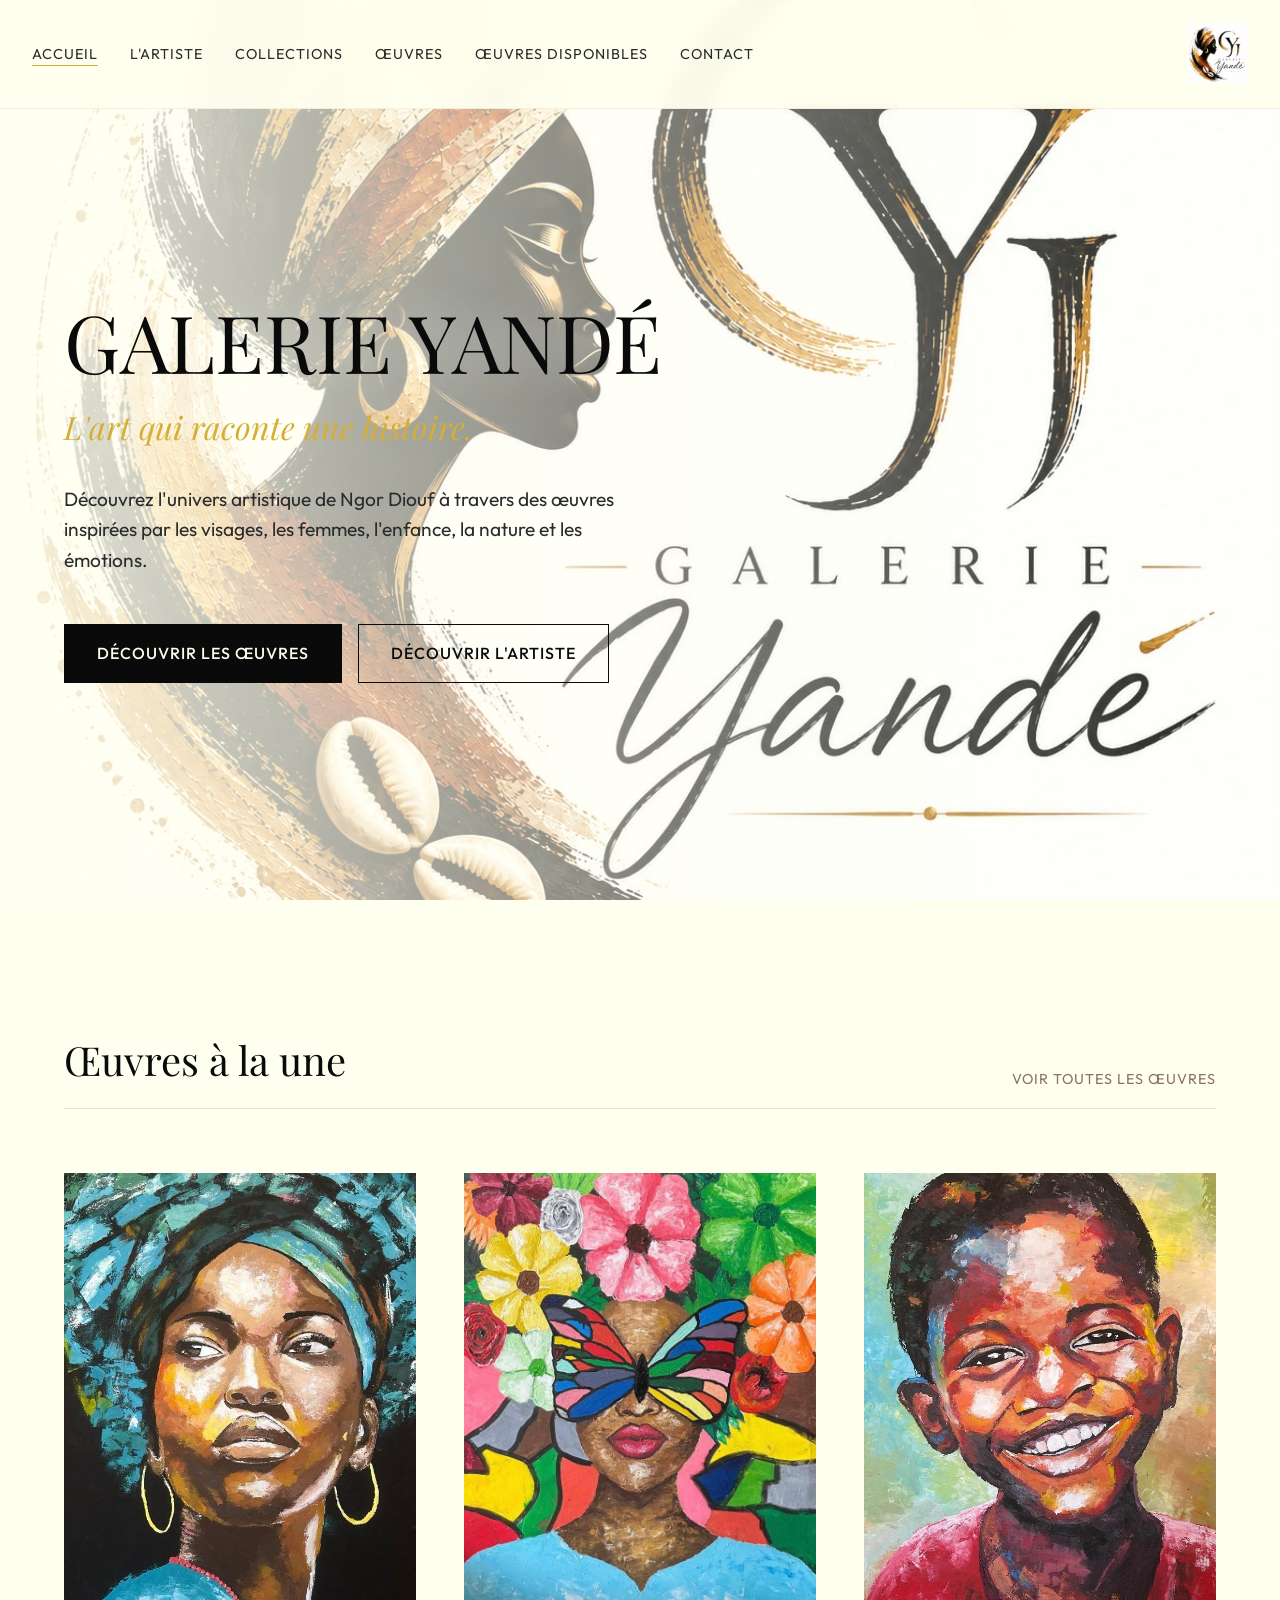
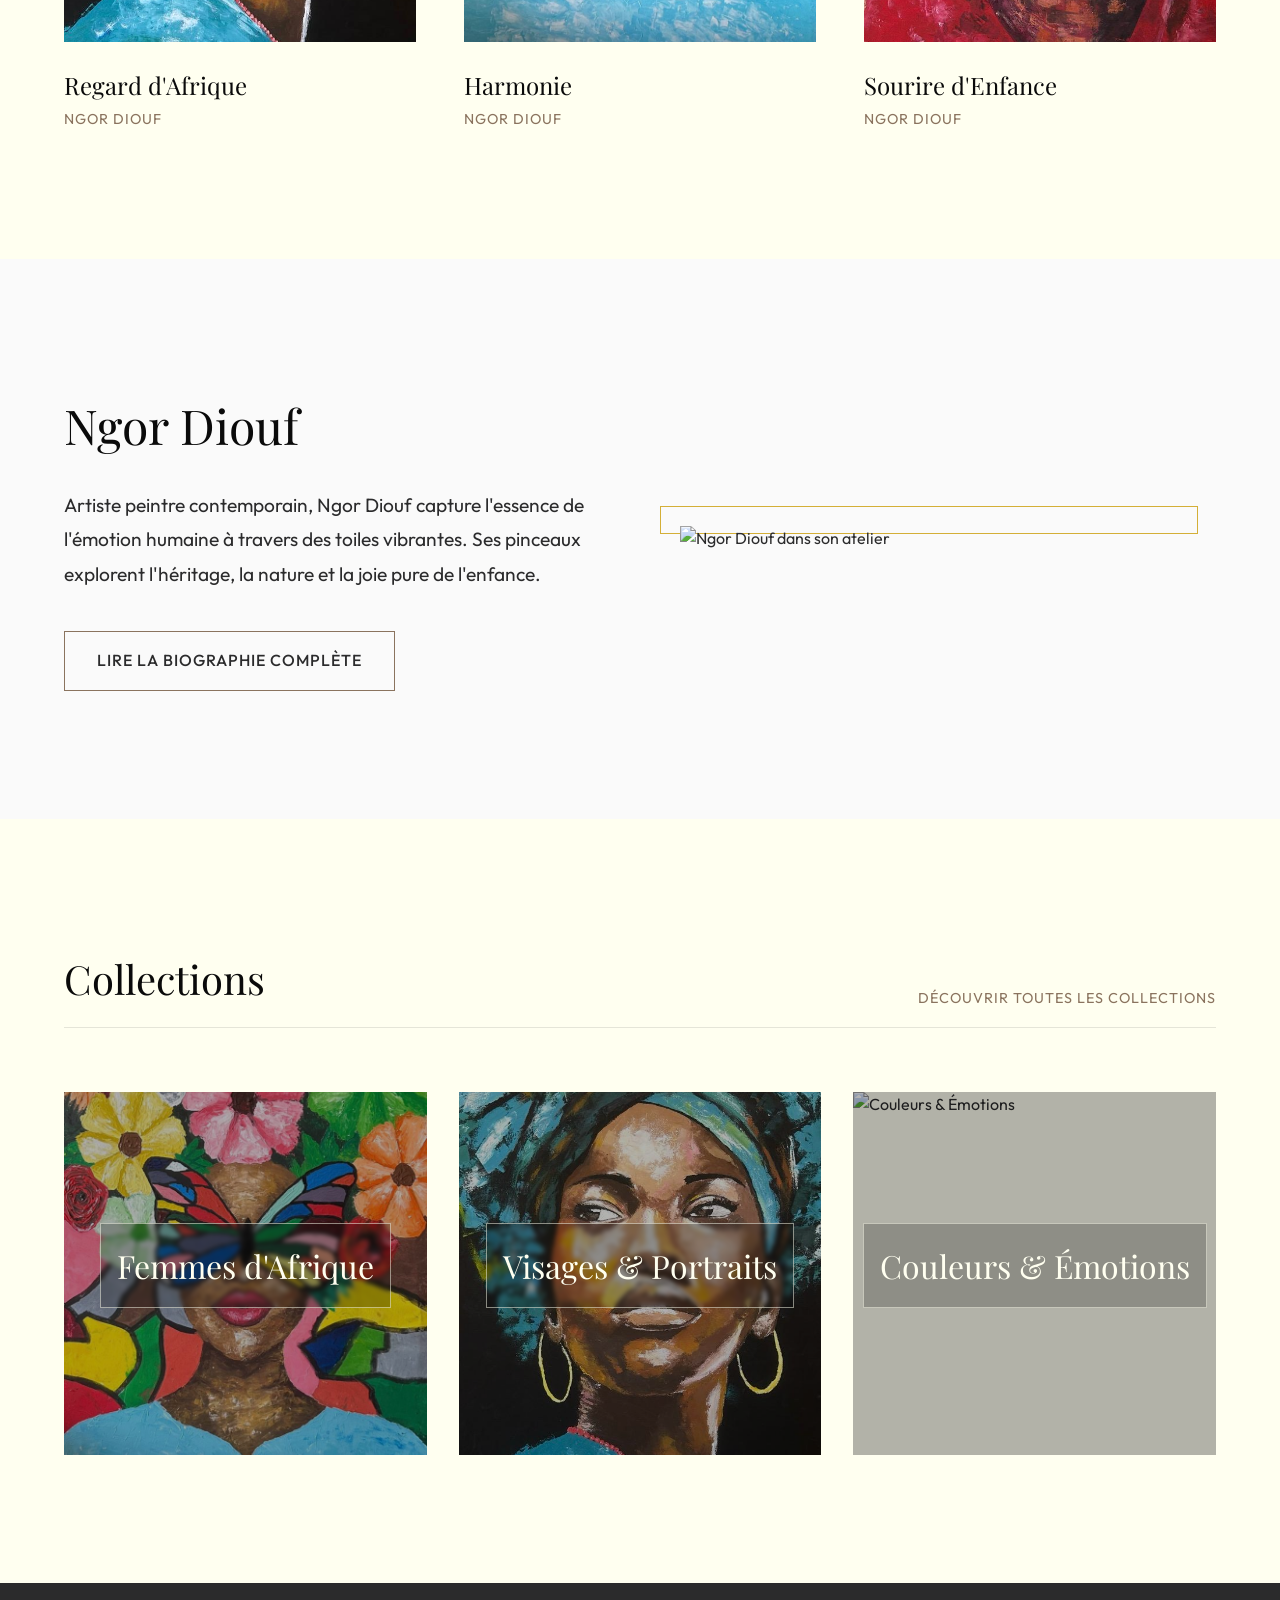
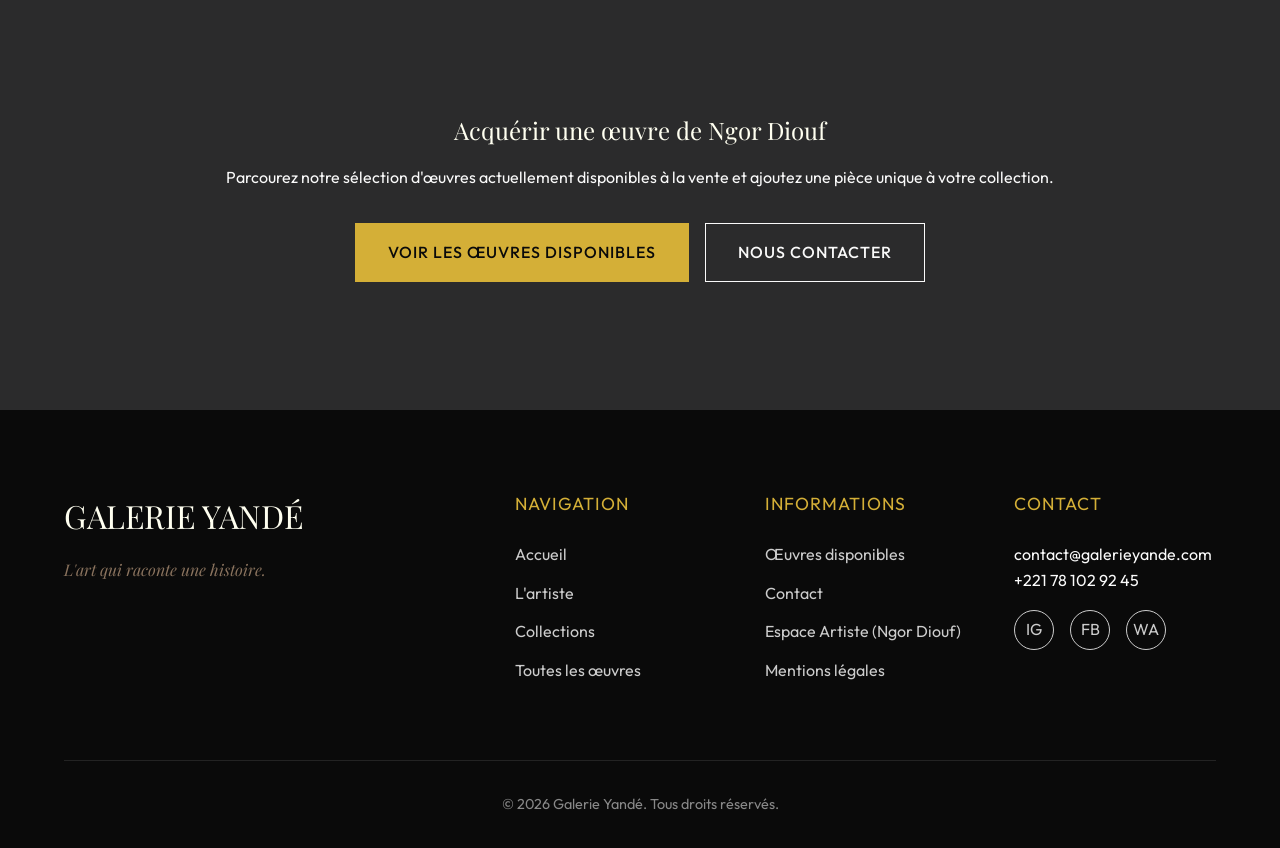
==== index.html @ ff4f9bd5 "Galerie Yande - Ngor Diouf" ====
<!DOCTYPE html>
<html lang="fr">
<head>
    <meta charset="UTF-8">
    <meta name="viewport" content="width=device-width, initial-scale=1.0">
    <meta name="description" content="Découvrez l'univers artistique de Ngor Diouf à travers des œuvres inspirées par les visages, les femmes, l'enfance, la nature et les émotions. Galerie Yandé - L'art qui raconte une histoire.">
    <title>Galerie Yandé | Ngor Diouf - Art Contemporain Africain</title>
    <link rel="stylesheet" href="styles.css">
    <link rel="preconnect" href="https://fonts.googleapis.com">
    <link rel="preconnect" href="https://fonts.gstatic.com" crossorigin>
    <link href="https://fonts.googleapis.com/css2?family=Outfit:wght@300;400;500;600&family=Playfair+Display:ital,wght@0,400;0,600;1,400&display=swap" rel="stylesheet">
</head>
<body>
    <header class="site-header">
        <div class="header-container">
            <a href="index.html" class="logo">
                <img src="images/logo.jpeg" alt="Galerie Yandé">
            </a>
            <button class="menu-toggle" aria-label="Ouvrir le menu">
                <span></span>
                <span></span>
                <span></span>
            </button>
            <nav class="main-nav">
                <ul>
                    <li><a href="index.html" class="active">Accueil</a></li>
                    <li><a href="artiste.html">L'artiste</a></li>
                    <li><a href="collections.html">Collections</a></li>
                    <li><a href="oeuvres.html">Œuvres</a></li>
                    <li><a href="disponibles.html">Œuvres disponibles</a></li>
                    <li><a href="contact.html">Contact</a></li>
                </ul>
            </nav>
        </div>
    </header>

    <main>
        <!-- Hero Section -->
        <section class="hero">
            <div class="hero-image">
                <!-- Placeholder for a major artwork -->
                <img src="images/logo.jpeg" alt="Galerie Yandé" loading="lazy">
            </div>
            <div class="hero-content">
                <h2 class="hero-title">GALERIE YANDÉ</h2>
                <p class="hero-subtitle">L'art qui raconte une histoire.</p>
                <p class="hero-text">Découvrez l'univers artistique de Ngor Diouf à travers des œuvres inspirées par les visages, les femmes, l'enfance, la nature et les émotions.</p>
                <div class="hero-buttons">
                    <a href="oeuvres.html" class="btn btn-primary">Découvrir les œuvres</a>
                    <a href="artiste.html" class="btn btn-secondary">Découvrir l'artiste</a>
                </div>
            </div>
        </section>

        <!-- Œuvres à la une -->
        <section class="featured-artworks section">
            <div class="container">
                <div class="section-header">
                    <h2>Œuvres à la une</h2>
                    <a href="oeuvres.html" class="link-more">Voir toutes les œuvres</a>
                </div>
                <div class="grid-3" id="featuredArtworksContainer">
                    <!-- Artwork 1 -->
                    <article class="artwork-card">
                        <div class="artwork-image-wrapper">
                            <img src="images/Regard%20d'Afrique.jpeg" alt="Regard d'Afrique" loading="lazy">
                        </div>
                        <div class="artwork-info">
                            <h3 class="artwork-title">Regard d'Afrique</h3>
                            <p class="artwork-artist">Ngor Diouf</p>
                        </div>
                    </article>
                    <!-- Artwork 2 -->
                    <article class="artwork-card">
                        <div class="artwork-image-wrapper">
                            <img src="images/WhatsApp%20Image%202026-10-10%20at%2018.20.07.jpeg" alt="Harmonie" loading="lazy">
                        </div>
                        <div class="artwork-info">
                            <h3 class="artwork-title">Harmonie</h3>
                            <p class="artwork-artist">Ngor Diouf</p>
                        </div>
                    </article>
                    <!-- Artwork 3 -->
                    <article class="artwork-card">
                        <div class="artwork-image-wrapper">
                            <img src="images/Sourire%20d'Enfance.jpeg" alt="Enfance et Joie" loading="lazy">
                        </div>
                        <div class="artwork-info">
                            <h3 class="artwork-title">Sourire d'Enfance</h3>
                            <p class="artwork-artist">Ngor Diouf</p>
                        </div>
                    </article>
                </div>
            </div>
        </section>

        <!-- Présentation de l'artiste -->
        <section class="artist-preview section bg-offwhite">
            <div class="container artist-preview-grid">
                <div class="artist-preview-content">
                    <h2>Ngor Diouf</h2>
                    <p class="artist-intro">Artiste peintre contemporain, Ngor Diouf capture l'essence de l'émotion humaine à travers des toiles vibrantes. Ses pinceaux explorent l'héritage, la nature et la joie pure de l'enfance.</p>
                    <a href="artiste.html" class="btn btn-outline">Lire la biographie complète</a>
                </div>
                <div class="artist-preview-image">
                    <img src="https://images.unsplash.com/photo-1513364776144-60967b0f800f?ixlib=rb-4.0.3&auto=format&fit=crop&w=1000&q=80" alt="Ngor Diouf dans son atelier" loading="lazy">
                </div>
            </div>
        </section>

        <!-- Collections -->
        <section class="collections-preview section">
            <div class="container">
                <div class="section-header">
                    <h2>Collections</h2>
                    <a href="collections.html" class="link-more">Découvrir toutes les collections</a>
                </div>
                <div class="carousel-container">
                    <div class="collection-list">
                        <!-- Collection 1 -->
                        <div class="collection-item">
                            <img src="images/WhatsApp%20Image%202026-10-10%20at%2018.20.07.jpeg" alt="Femmes d'Afrique" loading="lazy">
                            <div class="collection-overlay">
                                <h3>Femmes d'Afrique</h3>
                            </div>
                        </div>
                        <!-- Collection 2 -->
                        <div class="collection-item">
                            <img src="images/Regard%20d'Afrique.jpeg" alt="Visages & Portraits" loading="lazy">
                            <div class="collection-overlay">
                                <h3>Visages & Portraits</h3>
                            </div>
                        </div>
                        <!-- Collection 3 -->
                        <div class="collection-item">
                            <img src="images/2.jpeg" alt="Couleurs & Émotions" loading="lazy">
                            <div class="collection-overlay">
                                <h3>Couleurs & Émotions</h3>
                            </div>
                        </div>
                    </div>
                </div>
            </div>
        </section>
        
        <!-- CTA Section -->
        <section class="cta-section section bg-dark text-light">
            <div class="container text-center">
                <h2>Acquérir une œuvre de Ngor Diouf</h2>
                <p>Parcourez notre sélection d'œuvres actuellement disponibles à la vente et ajoutez une pièce unique à votre collection.</p>
                <div class="cta-buttons">
                    <a href="disponibles.html" class="btn btn-primary-light">Voir les œuvres disponibles</a>
                    <a href="contact.html" class="btn btn-outline-light">Nous contacter</a>
                </div>
            </div>
        </section>
    </main>

    <footer class="site-footer">
        <div class="container">
            <div class="footer-grid">
                <div class="footer-brand">
                    <h2>GALERIE YANDÉ</h2>
                    <p>L'art qui raconte une histoire.</p>
                </div>
                <div class="footer-links">
                    <h3>Navigation</h3>
                    <ul>
                        <li><a href="index.html">Accueil</a></li>
                        <li><a href="artiste.html">L'artiste</a></li>
                        <li><a href="collections.html">Collections</a></li>
                        <li><a href="oeuvres.html">Toutes les œuvres</a></li>
                    </ul>
                </div>
                <div class="footer-links">
                    <h3>Informations</h3>
                    <ul>
                        <li><a href="disponibles.html">Œuvres disponibles</a></li>
                        <li><a href="contact.html">Contact</a></li>
                        <li><a href="admin.html">Espace Artiste (Ngor Diouf)</a></li>
                        <li><a href="#">Mentions légales</a></li>
                    </ul>
                </div>
                <div class="footer-contact">
                    <h3>Contact</h3>
                    <p>contact@galerieyande.com</p>
                    <p>+221 78 102 92 45</p>
                    <div class="social-links">
                        <a href="https://instagram.com/ngor_diouf" aria-label="Instagram">IG</a>
                        <a href="#" aria-label="Facebook">FB</a>
                        <a href="https://wa.me/221781029245" aria-label="WhatsApp">WA</a>
                    </div>
                </div>
            </div>
            <div class="footer-bottom">
                <p>&copy; 2026 Galerie Yandé. Tous droits réservés.</p>
            </div>
        </div>
    </footer>

    <script src="artworks.js"></script>
    <script src="script.js"></script>
    <script>
        document.addEventListener('DOMContentLoaded', () => {
            const container = document.getElementById('featuredArtworksContainer');
            if (!container) return;
            const artworks = getArtworks();
            if (artworks && artworks.length > 0) {
                container.innerHTML = '';
                // Prendre les 3 premières œuvres (les plus récentes ou phares)
                artworks.slice(0, 3).forEach(art => {
                    const article = document.createElement('article');
                    article.className = 'artwork-card';
                    article.style.cursor = 'pointer';
                    article.onclick = () => window.location.href = `oeuvre-detail.html?id=${encodeURIComponent(art.id)}`;
                    article.innerHTML = `
                        <div class="artwork-image-wrapper">
                            <img src="${art.image}" alt="${art.title}" loading="lazy" onerror="this.src='images/logo.jpeg'">
                        </div>
                        <div class="artwork-info">
                            <h3 class="artwork-title">${art.title}</h3>
                            <p class="artwork-artist">${art.artist || 'Ngor Diouf'}</p>
                        </div>
                    `;
                    container.appendChild(article);
                });
            }
        });
    </script>
</body>
</html>
---- styles.css ----
/* Variables CSS - Palette et typographie */
                                                                                                                                                                                                                                                                                                                             :root {
                                                                                                                                                                                                                                                                                                                                 /* Couleurs demandées */
                                                                                                                                                                                                                                                                                                                                 --c-ivory: #FFFFF0;
                                                                                                                                                                                                                                                                                                                                 --c-offwhite: #FAFAFA;
                                                                                                                                                                                                                                                                                                                                 --c-black: #0A0A0A;
                                                                                                                                                                                                                                                                                                                                 --c-anthracite: #2b2b2c;
                                                                                                                                                                                                                                                                                                                                 --c-beige: #E6D5B8;
                                                                                                                                                                                                                                                                                                                                 --c-brown-subtle: #8A735E;
                                                                                                                                                                                                                                                                                                                                 --c-gold: #D4AF37;

                                                                                                                                                                                                                                                                                                                                 /* Typographie */
                                                                                                                                                                                                                                                                                                                                 --font-heading: 'Playfair Display', serif;
                                                                                                                                                                                                                                                                                                                                 --font-body: 'Outfit', sans-serif;

                                                                                                                                                                                                                                                                                                                                 /* Espacements et Transitions */
                                                                                                                                                                                                                                                                                                                                 --space-sm: 1rem;
                                                                                                                                                                                                                                                                                                                                 --space-md: 2rem;
                                                                                                                                                                                                                                                                                                                                 --space-lg: 4rem;
                                                                                                                                                                                                                                                                                                                                 --space-xl: 8rem;

                                                                                                                                                                                                                                                                                                                                 --transition-slow: 0.5s cubic-bezier(0.25, 1, 0.5, 1);
                                                                                                                                                                                                                                                                                                                                 --transition-fast: 0.3s ease;
                                                                                                                                                                                                                                                                                                                             }

                                                                                                                                                                                                                                                                                                                             /* Reset et Base */
                                                                                                                                                                                                                                                                                                                             * {
                                                                                                                                                                                                                                                                                                                                 margin: 0;
                                                                                                                                                                                                                                                                                                                                 padding: 0;
                                                                                                                                                                                                                                                                                                                                 box-sizing: border-box;
                                                                                                                                                                                                                                                                                                                             }

                                                                                                                                                                                                                                                                                                                             html {
                                                                                                                                                                                                                                                                                                                                 scroll-behavior: smooth;
                                                                                                                                                                                                                                                                                                                                 font-size: 16px;
                                                                                                                                                                                                                                                                                                                             }

                                                                                                                                                                                                                                                                                                                             body {
                                                                                                                                                                                                                                                                                                                                 font-family: var(--font-body);
                                                                                                                                                                                                                                                                                                                                 background-color: var(--c-ivory);
                                                                                                                                                                                                                                                                                                                                 color: var(--c-anthracite);
                                                                                                                                                                                                                                                                                                                                 line-height: 1.6;
                                                                                                                                                                                                                                                                                                                                 overflow-x: hidden;
                                                                                                                                                                                                                                                                                                                             }

                                                                                                                                                                                                                                                                                                                             h1,
                                                                                                                                                                                                                                                                                                                             h2,
                                                                                                                                                                                                                                                                                                                             h3,
                                                                                                                                                                                                                                                                                                                             h4,
                                                                                                                                                                                                                                                                                                                             h5,
                                                                                                                                                                                                                                                                                                                             h6 {
                                                                                                                                                                                                                                                                                                                                 font-family: var(--font-heading);
                                                                                                                                                                                                                                                                                                                                 font-weight: 400;
                                                                                                                                                                                                                                                                                                                                 color: var(--c-black);
                                                                                                                                                                                                                                                                                                                                 margin-bottom: var(--space-sm);
                                                                                                                                                                                                                                                                                                                             }

                                                                                                                                                                                                                                                                                                                             a {
                                                                                                                                                                                                                                                                                                                                 text-decoration: none;
                                                                                                                                                                                                                                                                                                                                 color: inherit;
                                                                                                                                                                                                                                                                                                                                 transition: color var(--transition-fast);
                                                                                                                                                                                                                                                                                                                             }

                                                                                                                                                                                                                                                                                                                             img {
                                                                                                                                                                                                                                                                                                                                 max-width: 100%;
                                                                                                                                                                                                                                                                                                                                 height: auto;
                                                                                                                                                                                                                                                                                                                                 display: block;
                                                                                                                                                                                                                                                                                                                             }

                                                                                                                                                                                                                                                                                                                             /* Layout Classes */
                                                                                                                                                                                                                                                                                                                             .container {
                                                                                                                                                                                                                                                                                                                                 width: 90%;
                                                                                                                                                                                                                                                                                                                                 max-width: 1400px;
                                                                                                                                                                                                                                                                                                                                 margin: 0 auto;
                                                                                                                                                                                                                                                                                                                             }

                                                                                                                                                                                                                                                                                                                             .section {
                                                                                                                                                                                                                                                                                                                                 padding: var(--space-xl) 0;
                                                                                                                                                                                                                                                                                                                             }

                                                                                                                                                                                                                                                                                                                             .bg-offwhite {
                                                                                                                                                                                                                                                                                                                                 background-color: var(--c-offwhite);
                                                                                                                                                                                                                                                                                                                             }

                                                                                                                                                                                                                                                                                                                             .bg-dark {
                                                                                                                                                                                                                                                                                                                                 background-color: var(--c-anthracite);
                                                                                                                                                                                                                                                                                                                                 color: var(--c-offwhite);
                                                                                                                                                                                                                                                                                                                             }

                                                                                                                                                                                                                                                                                                                             .bg-dark h1,
                                                                                                                                                                                                                                                                                                                             .bg-dark h2,
                                                                                                                                                                                                                                                                                                                             .bg-dark h3 {
                                                                                                                                                                                                                                                                                                                                 color: var(--c-ivory);
                                                                                                                                                                                                                                                                                                                             }

                                                                                                                                                                                                                                                                                                                             .text-center {
                                                                                                                                                                                                                                                                                                                                 text-align: center;
                                                                                                                                                                                                                                                                                                                             }

                                                                                                                                                                                                                                                                                                                             /* Buttons */
                                                                                                                                                                                                                                                                                                                             .btn {
                                                                                                                                                                                                                                                                                                                                 display: inline-block;
                                                                                                                                                                                                                                                                                                                                 padding: 1rem 2rem;
                                                                                                                                                                                                                                                                                                                                 font-size: 1rem;
                                                                                                                                                                                                                                                                                                                                 text-transform: uppercase;
                                                                                                                                                                                                                                                                                                                                 letter-spacing: 1px;
                                                                                                                                                                                                                                                                                                                                 font-weight: 500;
                                                                                                                                                                                                                                                                                                                                 cursor: pointer;
                                                                                                                                                                                                                                                                                                                                 border: 1px solid transparent;
                                                                                                                                                                                                                                                                                                                                 transition: all var(--transition-fast);
                                                                                                                                                                                                                                                                                                                             }

                                                                                                                                                                                                                                                                                                                             .btn-primary {
                                                                                                                                                                                                                                                                                                                                 background-color: var(--c-black);
                                                                                                                                                                                                                                                                                                                                 color: var(--c-ivory);
                                                                                                                                                                                                                                                                                                                             }

                                                                                                                                                                                                                                                                                                                             .btn-primary:hover {
                                                                                                                                                                                                                                                                                                                                 background-color: var(--c-brown-subtle);
                                                                                                                                                                                                                                                                                                                                 color: white;
                                                                                                                                                                                                                                                                                                                             }

                                                                                                                                                                                                                                                                                                                             .btn-secondary {
                                                                                                                                                                                                                                                                                                                                 background-color: transparent;
                                                                                                                                                                                                                                                                                                                                 border-color: var(--c-black);
                                                                                                                                                                                                                                                                                                                                 color: var(--c-black);
                                                                                                                                                                                                                                                                                                                             }

                                                                                                                                                                                                                                                                                                                             .btn-secondary:hover {
                                                                                                                                                                                                                                                                                                                                 background-color: var(--c-black);
                                                                                                                                                                                                                                                                                                                                 color: var(--c-ivory);
                                                                                                                                                                                                                                                                                                                             }

                                                                                                                                                                                                                                                                                                                             .btn-outline {
                                                                                                                                                                                                                                                                                                                                 background-color: transparent;
                                                                                                                                                                                                                                                                                                                                 border: 1px solid var(--c-brown-subtle);
                                                                                                                                                                                                                                                                                                                                 color: var(--c-anthracite);
                                                                                                                                                                                                                                                                                                                             }

                                                                                                                                                                                                                                                                                                                             .btn-outline:hover {
                                                                                                                                                                                                                                                                                                                                 background-color: var(--c-brown-subtle);
                                                                                                                                                                                                                                                                                                                                 color: white;
                                                                                                                                                                                                                                                                                                                             }

                                                                                                                                                                                                                                                                                                                             .btn-primary-light {
                                                                                                                                                                                                                                                                                                                                 background-color: var(--c-gold);
                                                                                                                                                                                                                                                                                                                                 color: var(--c-black);
                                                                                                                                                                                                                                                                                                                             }

                                                                                                                                                                                                                                                                                                                             .btn-primary-light:hover {
                                                                                                                                                                                                                                                                                                                                 background-color: var(--c-ivory);
                                                                                                                                                                                                                                                                                                                             }

                                                                                                                                                                                                                                                                                                                             .btn-outline-light {
                                                                                                                                                                                                                                                                                                                                 border-color: var(--c-offwhite);
                                                                                                                                                                                                                                                                                                                                 color: var(--c-offwhite);
                                                                                                                                                                                                                                                                                                                             }

                                                                                                                                                                                                                                                                                                                             .btn-outline-light:hover {
                                                                                                                                                                                                                                                                                                                                 background-color: var(--c-offwhite);
                                                                                                                                                                                                                                                                                                                                 color: var(--c-black);
                                                                                                                                                                                                                                                                                                                             }

                                                                                                                                                                                                                                                                                                                             /* Header & Nav */
                                                                                                                                                                                                                                                                                                                             .site-header {
                                                                                                                                                                                                                                                                                                                                 position: fixed;
                                                                                                                                                                                                                                                                                                                                 top: 0;
                                                                                                                                                                                                                                                                                                                                 left: 0;
                                                                                                                                                                                                                                                                                                                                 width: 100%;
                                                                                                                                                                                                                                                                                                                                 background-color: rgba(255, 255, 240, 0.95);
                                                                                                                                                                                                                                                                                                                                 backdrop-filter: blur(10px);
                                                                                                                                                                                                                                                                                                                                 z-index: 1000;
                                                                                                                                                                                                                                                                                                                                 border-bottom: 1px solid rgba(138, 115, 94, 0.1);
                                                                                                                                                                                                                                                                                                                                 transition: padding var(--transition-fast);
                                                                                                                                                                                                                                                                                                                                 padding: 1.5rem 0;
                                                                                                                                                                                                                                                                                                                             }

                                                                                                                                                                                                                                                                                                                             .site-header.scrolled {
                                                                                                                                                                                                                                                                                                                                 padding: 0.8rem 0;
                                                                                                                                                                                                                                                                                                                             }

                                                                                                                                                                                                                                                                                                                             .header-container {
                                                                                                                                                                                                                                                                                                                                 width: 95%;
                                                                                                                                                                                                                                                                                                                                 max-width: 1600px;
                                                                                                                                                                                                                                                                                                                                 margin: 0 auto;
                                                                                                                                                                                                                                                                                                                                 display: flex;
                                                                                                                                                                                                                                                                                                                                 justify-content: space-between;
                                                                                                                                                                                                                                                                                                                                 align-items: center;
                                                                                                                                                                                                                                                                                                                                 flex-direction: row-reverse;
                                                                                                                                                                                                                                                                                                                             }

                                                                                                                                                                                                                                                                                                                             .logo {
                                                                                                                                                                                                                                                                                                                                 display: flex;
                                                                                                                                                                                                                                                                                                                                 align-items: center;
                                                                                                                                                                                                                                                                                                                             }

                                                                                                                                                                                                                                                                                                                             .logo img {
                                                                                                                                                                                                                                                                                                                                 height: 60px;
                                                                                                                                                                                                                                                                                                                                 width: auto;
                                                                                                                                                                                                                                                                                                                                 transition: height var(--transition-fast);
                                                                                                                                                                                                                                                                                                                             }

                                                                                                                                                                                                                                                                                                                             .site-header.scrolled .logo img {
                                                                                                                                                                                                                                                                                                                                 height: 45px;
                                                                                                                                                                                                                                                                                                                             }

                                                                                                                                                                                                                                                                                                                             .logo h1 {
                                                                                                                                                                                                                                                                                                                                 font-size: 1.5rem;
                                                                                                                                                                                                                                                                                                                                 letter-spacing: 2px;
                                                                                                                                                                                                                                                                                                                                 margin: 0;
                                                                                                                                                                                                                                                                                                                                 text-transform: uppercase;
                                                                                                                                                                                                                                                                                                                             }

                                                                                                                                                                                                                                                                                                                             .logo .tagline {
                                                                                                                                                                                                                                                                                                                                 font-family: var(--font-heading);
                                                                                                                                                                                                                                                                                                                                 font-size: 0.8rem;
                                                                                                                                                                                                                                                                                                                                 font-style: italic;
                                                                                                                                                                                                                                                                                                                                 color: var(--c-brown-subtle);
                                                                                                                                                                                                                                                                                                                             }

                                                                                                                                                                                                                                                                                                                             .main-nav ul {
                                                                                                                                                                                                                                                                                                                                 list-style: none;
                                                                                                                                                                                                                                                                                                                                 display: flex;
                                                                                                                                                                                                                                                                                                                                 gap: 2rem;
                                                                                                                                                                                                                                                                                                                             }

                                                                                                                                                                                                                                                                                                                             .main-nav a {
                                                                                                                                                                                                                                                                                                                                 font-size: 0.9rem;
                                                                                                                                                                                                                                                                                                                                 text-transform: uppercase;
                                                                                                                                                                                                                                                                                                                                 letter-spacing: 1px;
                                                                                                                                                                                                                                                                                                                                 position: relative;
                                                                                                                                                                                                                                                                                                                                 padding-bottom: 0.2rem;
                                                                                                                                                                                                                                                                                                                             }

                                                                                                                                                                                                                                                                                                                             .main-nav a::after {
                                                                                                                                                                                                                                                                                                                                 content: '';
                                                                                                                                                                                                                                                                                                                                 position: absolute;
                                                                                                                                                                                                                                                                                                                                 bottom: 0;
                                                                                                                                                                                                                                                                                                                                 left: 0;
                                                                                                                                                                                                                                                                                                                                 width: 0;
                                                                                                                                                                                                                                                                                                                                 height: 1px;
                                                                                                                                                                                                                                                                                                                                 background-color: var(--c-gold);
                                                                                                                                                                                                                                                                                                                                 transition: width var(--transition-fast);
                                                                                                                                                                                                                                                                                                                             }

                                                                                                                                                                                                                                                                                                                             .main-nav a:hover::after,
                                                                                                                                                                                                                                                                                                                             .main-nav a.active::after {
                                                                                                                                                                                                                                                                                                                                 width: 100%;
                                                                                                                                                                                                                                                                                                                             }

                                                                                                                                                                                                                                                                                                                             .menu-toggle {
                                                                                                                                                                                                                                                                                                                                 display: none;
                                                                                                                                                                                                                                                                                                                                 flex-direction: column;
                                                                                                                                                                                                                                                                                                                                 gap: 5px;
                                                                                                                                                                                                                                                                                                                                 background: none;
                                                                                                                                                                                                                                                                                                                                 border: none;
                                                                                                                                                                                                                                                                                                                                 cursor: pointer;
                                                                                                                                                                                                                                                                                                                                 z-index: 1001;
                                                                                                                                                                                                                                                                                                                             }

                                                                                                                                                                                                                                                                                                                             .menu-toggle span {
                                                                                                                                                                                                                                                                                                                                 width: 25px;
                                                                                                                                                                                                                                                                                                                                 height: 2px;
                                                                                                                                                                                                                                                                                                                                 background-color: var(--c-black);
                                                                                                                                                                                                                                                                                                                                 transition: var(--transition-fast);
                                                                                                                                                                                                                                                                                                                             }

                                                                                                                                                                                                                                                                                                                             /* Hero Section */
                                                                                                                                                                                                                                                                                                                             .hero {
                                                                                                                                                                                                                                                                                                                                 position: relative;
                                                                                                                                                                                                                                                                                                                                 height: 100vh;
                                                                                                                                                                                                                                                                                                                                 min-height: 700px;
                                                                                                                                                                                                                                                                                                                                 display: flex;
                                                                                                                                                                                                                                                                                                                                 align-items: center;
                                                                                                                                                                                                                                                                                                                                 justify-content: center;
                                                                                                                                                                                                                                                                                                                                 overflow: hidden;
                                                                                                                                                                                                                                                                                                                             }

                                                                                                                                                                                                                                                                                                                             .hero-image {
                                                                                                                                                                                                                                                                                                                                 position: absolute;
                                                                                                                                                                                                                                                                                                                                 top: 0;
                                                                                                                                                                                                                                                                                                                                 left: 0;
                                                                                                                                                                                                                                                                                                                                 width: 100%;
                                                                                                                                                                                                                                                                                                                                 height: 100%;
                                                                                                                                                                                                                                                                                                                                 z-index: 1;
                                                                                                                                                                                                                                                                                                                             }

                                                                                                                                                                                                                                                                                                                             .hero-image::after {
                                                                                                                                                                                                                                                                                                                                 content: '';
                                                                                                                                                                                                                                                                                                                                 position: absolute;
                                                                                                                                                                                                                                                                                                                                 inset: 0;
                                                                                                                                                                                                                                                                                                                                 background: linear-gradient(to right, rgba(255, 255, 240, 0.9) 0%, rgba(255, 255, 240, 0.5) 50%, rgba(255, 255, 240, 0.1) 100%);
                                                                                                                                                                                                                                                                                                                             }

                                                                                                                                                                                                                                                                                                                             .hero-image img {
                                                                                                                                                                                                                                                                                                                                 width: 100%;
                                                                                                                                                                                                                                                                                                                                 height: 100%;
                                                                                                                                                                                                                                                                                                                                 object-fit: cover;
                                                                                                                                                                                                                                                                                                                                 animation: scaleImg 20s infinite alternate;
                                                                                                                                                                                                                                                                                                                             }

                                                                                                                                                                                                                                                                                                                             @keyframes scaleImg {
                                                                                                                                                                                                                                                                                                                                 from {
                                                                                                                                                                                                                                                                                                                                     transform: scale(1);
                                                                                                                                                                                                                                                                                                                                 }

                                                                                                                                                                                                                                                                                                                                 to {
                                                                                                                                                                                                                                                                                                                                     transform: scale(1.05);
                                                                                                                                                                                                                                                                                                                                 }
                                                                                                                                                                                                                                                                                                                             }

                                                                                                                                                                                                                                                                                                                             .hero-content {
                                                                                                                                                                                                                                                                                                                                 position: relative;
                                                                                                                                                                                                                                                                                                                                 z-index: 2;
                                                                                                                                                                                                                                                                                                                                 width: 90%;
                                                                                                                                                                                                                                                                                                                                 max-width: 800px;
                                                                                                                                                                                                                                                                                                                                 margin-right: auto;
                                                                                                                                                                                                                                                                                                                                 margin-left: 5%;
                                                                                                                                                                                                                                                                                                                                 padding-top: 5rem;
                                                                                                                                                                                                                                                                                                                             }

                                                                                                                                                                                                                                                                                                                             .hero-title {
                                                                                                                                                                                                                                                                                                                                 font-size: 5rem;
                                                                                                                                                                                                                                                                                                                                 line-height: 1.1;
                                                                                                                                                                                                                                                                                                                                 margin-bottom: 1rem;
                                                                                                                                                                                                                                                                                                                                 color: var(--c-black);
                                                                                                                                                                                                                                                                                                                                 text-shadow: 0 0 40px rgba(255, 255, 255, 0.5);
                                                                                                                                                                                                                                                                                                                             }

                                                                                                                                                                                                                                                                                                                             .hero-subtitle {
                                                                                                                                                                                                                                                                                                                                 font-family: var(--font-heading);
                                                                                                                                                                                                                                                                                                                                 font-size: 2rem;
                                                                                                                                                                                                                                                                                                                                 font-style: italic;
                                                                                                                                                                                                                                                                                                                                 color: var(--c-gold);
                                                                                                                                                                                                                                                                                                                                 margin-bottom: 2rem;
                                                                                                                                                                                                                                                                                                                             }

                                                                                                                                                                                                                                                                                                                             .hero-text {
                                                                                                                                                                                                                                                                                                                                 font-size: 1.2rem;
                                                                                                                                                                                                                                                                                                                                 max-width: 600px;
                                                                                                                                                                                                                                                                                                                                 margin-bottom: 3rem;
                                                                                                                                                                                                                                                                                                                             }

                                                                                                                                                                                                                                                                                                                             .hero-buttons {
                                                                                                                                                                                                                                                                                                                                 display: flex;
                                                                                                                                                                                                                                                                                                                                 gap: 1rem;
                                                                                                                                                                                                                                                                                                                             }

                                                                                                                                                                                                                                                                                                                             /* Grids */
                                                                                                                                                                                                                                                                                                                             .grid-3 {
                                                                                                                                                                                                                                                                                                                                 display: grid;
                                                                                                                                                                                                                                                                                                                                 grid-template-columns: repeat(3, 1fr);
                                                                                                                                                                                                                                                                                                                                 gap: 3rem;
                                                                                                                                                                                                                                                                                                                             }

                                                                                                                                                                                                                                                                                                                             /* Sections Header */
                                                                                                                                                                                                                                                                                                                             .section-header {
                                                                                                                                                                                                                                                                                                                                 display: flex;
                                                                                                                                                                                                                                                                                                                                 justify-content: space-between;
                                                                                                                                                                                                                                                                                                                                 align-items: flex-end;
                                                                                                                                                                                                                                                                                                                                 margin-bottom: var(--space-lg);
                                                                                                                                                                                                                                                                                                                                 border-bottom: 1px solid rgba(0, 0, 0, 0.1);
                                                                                                                                                                                                                                                                                                                                 padding-bottom: 1rem;
                                                                                                                                                                                                                                                                                                                             }

                                                                                                                                                                                                                                                                                                                             .section-header h2 {
                                                                                                                                                                                                                                                                                                                                 font-size: 2.5rem;
                                                                                                                                                                                                                                                                                                                                 margin: 0;
                                                                                                                                                                                                                                                                                                                             }

                                                                                                                                                                                                                                                                                                                             .link-more {
                                                                                                                                                                                                                                                                                                                                 font-size: 0.9rem;
                                                                                                                                                                                                                                                                                                                                 text-transform: uppercase;
                                                                                                                                                                                                                                                                                                                                 letter-spacing: 1px;
                                                                                                                                                                                                                                                                                                                                 color: var(--c-brown-subtle);
                                                                                                                                                                                                                                                                                                                                 border-bottom: 1px solid transparent;
                                                                                                                                                                                                                                                                                                                             }

                                                                                                                                                                                                                                                                                                                             .link-more:hover {
                                                                                                                                                                                                                                                                                                                                 color: var(--c-black);
                                                                                                                                                                                                                                                                                                                                 border-color: var(--c-black);
                                                                                                                                                                                                                                                                                                                             }

                                                                                                                                                                                                                                                                                                                             /* Artwork Cards */
                                                                                                                                                                                                                                                                                                                             .artwork-card {
                                                                                                                                                                                                                                                                                                                                 cursor: pointer;
                                                                                                                                                                                                                                                                                                                                 group: artwork;
                                                                                                                                                                                                                                                                                                                             }

                                                                                                                                                                                                                                                                                                                             .artwork-image-wrapper {
                                                                                                                                                                                                                                                                                                                                 overflow: hidden;
                                                                                                                                                                                                                                                                                                                                 margin-bottom: 1.5rem;
                                                                                                                                                                                                                                                                                                                                 background-color: var(--c-offwhite);
                                                                                                                                                                                                                                                                                                                                 aspect-ratio: 3/4;
                                                                                                                                                                                                                                                                                                                             }

                                                                                                                                                                                                                                                                                                                             .artwork-image-wrapper img {
                                                                                                                                                                                                                                                                                                                                 width: 100%;
                                                                                                                                                                                                                                                                                                                                 height: 100%;
                                                                                                                                                                                                                                                                                                                                 object-fit: cover;
                                                                                                                                                                                                                                                                                                                                 transition: transform var(--transition-slow);
                                                                                                                                                                                                                                                                                                                             }

                                                                                                                                                                                                                                                                                                                             .artwork-card:hover .artwork-image-wrapper img {
                                                                                                                                                                                                                                                                                                                                 transform: scale(1.05);
                                                                                                                                                                                                                                                                                                                             }

                                                                                                                                                                                                                                                                                                                             .artwork-title {
                                                                                                                                                                                                                                                                                                                                 font-size: 1.5rem;
                                                                                                                                                                                                                                                                                                                                 margin-bottom: 0.2rem;
                                                                                                                                                                                                                                                                                                                             }

                                                                                                                                                                                                                                                                                                                             .artwork-artist {
                                                                                                                                                                                                                                                                                                                                 color: var(--c-brown-subtle);
                                                                                                                                                                                                                                                                                                                                 font-size: 0.9rem;
                                                                                                                                                                                                                                                                                                                                 text-transform: uppercase;
                                                                                                                                                                                                                                                                                                                                 letter-spacing: 1px;
                                                                                                                                                                                                                                                                                                                             }

                                                                                                                                                                                                                                                                                                                             /* Artist Preview */
                                                                                                                                                                                                                                                                                                                             .artist-preview-grid {
                                                                                                                                                                                                                                                                                                                                 display: grid;
                                                                                                                                                                                                                                                                                                                                 grid-template-columns: 1fr 1fr;
                                                                                                                                                                                                                                                                                                                                 gap: 5rem;
                                                                                                                                                                                                                                                                                                                                 align-items: center;
                                                                                                                                                                                                                                                                                                                             }

                                                                                                                                                                                                                                                                                                                             .artist-preview-content h2 {
                                                                                                                                                                                                                                                                                                                                 font-size: 3rem;
                                                                                                                                                                                                                                                                                                                                 margin-bottom: 1.5rem;
                                                                                                                                                                                                                                                                                                                             }

                                                                                                                                                                                                                                                                                                                             .artist-intro {
                                                                                                                                                                                                                                                                                                                                 font-size: 1.2rem;
                                                                                                                                                                                                                                                                                                                                 margin-bottom: 2.5rem;
                                                                                                                                                                                                                                                                                                                                 line-height: 1.8;
                                                                                                                                                                                                                                                                                                                             }

                                                                                                                                                                                                                                                                                                                             .artist-preview-image {
                                                                                                                                                                                                                                                                                                                                 position: relative;
                                                                                                                                                                                                                                                                                                                             }

                                                                                                                                                                                                                                                                                                                             .artist-preview-image::before {
                                                                                                                                                                                                                                                                                                                                 content: '';
                                                                                                                                                                                                                                                                                                                                 position: absolute;
                                                                                                                                                                                                                                                                                                                                 top: -20px;
                                                                                                                                                                                                                                                                                                                                 left: -20px;
                                                                                                                                                                                                                                                                                                                                 width: 100%;
                                                                                                                                                                                                                                                                                                                                 height: 100%;
                                                                                                                                                                                                                                                                                                                                 border: 1px solid var(--c-gold);
                                                                                                                                                                                                                                                                                                                                 z-index: 0;
                                                                                                                                                                                                                                                                                                                             }

                                                                                                                                                                                                                                                                                                                             .artist-preview-image img {
                                                                                                                                                                                                                                                                                                                                 position: relative;
                                                                                                                                                                                                                                                                                                                                 z-index: 1;
                                                                                                                                                                                                                                                                                                                             }

                                                                                                                                                                                                                                                                                                                             /* Collections Preview Carousel-like */
                                                                                                                                                                                                                                                                                                                             .collection-list {
                                                                                                                                                                                                                                                                                                                                 display: grid;
                                                                                                                                                                                                                                                                                                                                 grid-template-columns: repeat(auto-fit, minmax(300px, 1fr));
                                                                                                                                                                                                                                                                                                                                 gap: 2rem;
                                                                                                                                                                                                                                                                                                                             }

                                                                                                                                                                                                                                                                                                                             .collection-item {
                                                                                                                                                                                                                                                                                                                                 position: relative;
                                                                                                                                                                                                                                                                                                                                 overflow: hidden;
                                                                                                                                                                                                                                                                                                                                 aspect-ratio: 1;
                                                                                                                                                                                                                                                                                                                             }

                                                                                                                                                                                                                                                                                                                             .collection-item img {
                                                                                                                                                                                                                                                                                                                                 width: 100%;
                                                                                                                                                                                                                                                                                                                                 height: 100%;
                                                                                                                                                                                                                                                                                                                                 object-fit: cover;
                                                                                                                                                                                                                                                                                                                                 transition: transform var(--transition-slow);
                                                                                                                                                                                                                                                                                                                             }

                                                                                                                                                                                                                                                                                                                             .collection-overlay {
                                                                                                                                                                                                                                                                                                                                 position: absolute;
                                                                                                                                                                                                                                                                                                                                 inset: 0;
                                                                                                                                                                                                                                                                                                                                 background: rgba(0, 0, 0, 0.3);
                                                                                                                                                                                                                                                                                                                                 display: flex;
                                                                                                                                                                                                                                                                                                                                 align-items: center;
                                                                                                                                                                                                                                                                                                                                 justify-content: center;
                                                                                                                                                                                                                                                                                                                                 transition: background var(--transition-fast);
                                                                                                                                                                                                                                                                                                                             }

                                                                                                                                                                                                                                                                                                                             .collection-item:hover img {
                                                                                                                                                                                                                                                                                                                                 transform: scale(1.08);
                                                                                                                                                                                                                                                                                                                             }

                                                                                                                                                                                                                                                                                                                             .collection-item:hover .collection-overlay {
                                                                                                                                                                                                                                                                                                                                 background: rgba(0, 0, 0, 0.5);
                                                                                                                                                                                                                                                                                                                             }

                                                                                                                                                                                                                                                                                                                             .collection-overlay h3 {
                                                                                                                                                                                                                                                                                                                                 color: var(--c-ivory);
                                                                                                                                                                                                                                                                                                                                 font-size: 2rem;
                                                                                                                                                                                                                                                                                                                                 text-align: center;
                                                                                                                                                                                                                                                                                                                                 padding: 1rem;
                                                                                                                                                                                                                                                                                                                                 border: 1px solid rgba(255, 255, 240, 0.5);
                                                                                                                                                                                                                                                                                                                                 background: rgba(0, 0, 0, 0.2);
                                                                                                                                                                                                                                                                                                                                 backdrop-filter: blur(2px);
                                                                                                                                                                                                                                                                                                                             }

                                                                                                                                                                                                                                                                                                                             /* CTA */
                                                                                                                                                                                                                                                                                                                             .cta-buttons {
                                                                                                                                                                                                                                                                                                                                 margin-top: 2rem;
                                                                                                                                                                                                                                                                                                                                 display: flex;
                                                                                                                                                                                                                                                                                                                                 justify-content: center;
                                                                                                                                                                                                                                                                                                                                 gap: 1rem;
                                                                                                                                                                                                                                                                                                                             }

                                                                                                                                                                                                                                                                                                                             /* Footer */
                                                                                                                                                                                                                                                                                                                             .site-footer {
                                                                                                                                                                                                                                                                                                                                 background-color: var(--c-black);
                                                                                                                                                                                                                                                                                                                                 color: var(--c-offwhite);
                                                                                                                                                                                                                                                                                                                                 padding: 5rem 0 2rem;
                                                                                                                                                                                                                                                                                                                             }

                                                                                                                                                                                                                                                                                                                             .footer-grid {
                                                                                                                                                                                                                                                                                                                                 display: grid;
                                                                                                                                                                                                                                                                                                                                 grid-template-columns: 2fr 1fr 1fr 1fr;
                                                                                                                                                                                                                                                                                                                                 gap: 3rem;
                                                                                                                                                                                                                                                                                                                                 margin-bottom: 4rem;
                                                                                                                                                                                                                                                                                                                             }

                                                                                                                                                                                                                                                                                                                             .footer-brand h2 {
                                                                                                                                                                                                                                                                                                                                 color: var(--c-ivory);
                                                                                                                                                                                                                                                                                                                                 font-size: 2rem;
                                                                                                                                                                                                                                                                                                                             }

                                                                                                                                                                                                                                                                                                                             .footer-brand p {
                                                                                                                                                                                                                                                                                                                                 color: var(--c-brown-subtle);
                                                                                                                                                                                                                                                                                                                                 font-family: var(--font-heading);
                                                                                                                                                                                                                                                                                                                                 font-style: italic;
                                                                                                                                                                                                                                                                                                                             }

                                                                                                                                                                                                                                                                                                                             .site-footer h3 {
                                                                                                                                                                                                                                                                                                                                 color: var(--c-gold);
                                                                                                                                                                                                                                                                                                                                 font-family: var(--font-body);
                                                                                                                                                                                                                                                                                                                                 font-size: 1.1rem;
                                                                                                                                                                                                                                                                                                                                 text-transform: uppercase;
                                                                                                                                                                                                                                                                                                                                 letter-spacing: 1px;
                                                                                                                                                                                                                                                                                                                                 margin-bottom: 1.5rem;
                                                                                                                                                                                                                                                                                                                             }

                                                                                                                                                                                                                                                                                                                             .site-footer ul {
                                                                                                                                                                                                                                                                                                                                 list-style: none;
                                                                                                                                                                                                                                                                                                                             }

                                                                                                                                                                                                                                                                                                                             .site-footer li {
                                                                                                                                                                                                                                                                                                                                 margin-bottom: 0.8rem;
                                                                                                                                                                                                                                                                                                                             }

                                                                                                                                                                                                                                                                                                                             .site-footer a {
                                                                                                                                                                                                                                                                                                                                 color: #ccc;
                                                                                                                                                                                                                                                                                                                             }

                                                                                                                                                                                                                                                                                                                             .site-footer a:hover {
                                                                                                                                                                                                                                                                                                                                 color: var(--c-gold);
                                                                                                                                                                                                                                                                                                                             }

                                                                                                                                                                                                                                                                                                                             .social-links {
                                                                                                                                                                                                                                                                                                                                 display: flex;
                                                                                                                                                                                                                                                                                                                                 gap: 1rem;
                                                                                                                                                                                                                                                                                                                                 margin-top: 1rem;
                                                                                                                                                                                                                                                                                                                             }

                                                                                                                                                                                                                                                                                                                             .social-links a {
                                                                                                                                                                                                                                                                                                                                 display: flex;
                                                                                                                                                                                                                                                                                                                                 align-items: center;
                                                                                                                                                                                                                                                                                                                                 justify-content: center;
                                                                                                                                                                                                                                                                                                                                 width: 40px;
                                                                                                                                                                                                                                                                                                                                 height: 40px;
                                                                                                                                                                                                                                                                                                                                 border: 1px solid #ccc;
                                                                                                                                                                                                                                                                                                                                 border-radius: 50%;
                                                                                                                                                                                                                                                                                                                             }

                                                                                                                                                                                                                                                                                                                             .social-links a:hover {
                                                                                                                                                                                                                                                                                                                                 border-color: var(--c-gold);
                                                                                                                                                                                                                                                                                                                                 color: var(--c-gold);
                                                                                                                                                                                                                                                                                                                             }

                                                                                                                                                                                                                                                                                                                             .footer-bottom {
                                                                                                                                                                                                                                                                                                                                 text-align: center;
                                                                                                                                                                                                                                                                                                                                 border-top: 1px solid rgba(255, 255, 255, 0.1);
                                                                                                                                                                                                                                                                                                                                 padding-top: 2rem;
                                                                                                                                                                                                                                                                                                                                 font-size: 0.9rem;
                                                                                                                                                                                                                                                                                                                                 color: #888;
                                                                                                                                                                                                                                                                                                                             }

/* Page Headers (pour toutes les pages : Collections, Œuvres, L'artiste, Disponibles, Contact...) */
.page-header {
    position: relative;
    padding: 12rem 1.5rem 6rem;
    text-align: center;
    background-color: var(--c-ivory);
    margin-bottom: var(--space-lg);
    overflow: hidden;
    display: flex;
    align-items: center;
    justify-content: center;
    min-height: 400px;
}

.page-header::before {
    content: '';
    position: absolute;
    inset: 0;
    background-image: url('images/logo.jpeg');
    background-size: cover;
    background-position: center;
    background-repeat: no-repeat;
    z-index: 1;
    animation: scaleImg 25s infinite alternate;
}

.page-header::after {
    content: '';
    position: absolute;
    inset: 0;
    /* Dégradé doux et lumineux identique à la hero section de l'accueil qui laisse très bien voir le logo */
    background: linear-gradient(to right, rgba(255, 255, 240, 0.90) 0%, rgba(255, 255, 240, 0.55) 50%, rgba(255, 255, 240, 0.85) 100%);
    z-index: 2;
}

.page-header .container {
    position: relative;
    z-index: 3;
    max-width: 900px;
}

.page-header .page-title {
    font-size: 3.8rem;
    color: var(--c-black);
    margin-bottom: 1rem;
    font-family: var(--font-heading);
    text-shadow: 0 1px 3px rgba(255, 255, 255, 0.8);
}

.page-header p {
    font-size: 1.25rem;
    color: var(--c-anthracite);
    max-width: 650px;
    margin: 0 auto;
    font-weight: 400;
}

@media (max-width: 768px) {
    .page-header {
        padding: 9rem 1.2rem 4rem;
        min-height: 300px;
    }
    .page-header .page-title {
        font-size: 2.6rem;
    }
    .page-header p {
        font-size: 1.05rem;
    }
}

                                                                                                                                                                                                                                                                                                                             /* Responsive */
                                                                                                                                                                                                                                                                                                                             @media (max-width: 992px) {
                                                                                                                                                                                                                                                                                                                                 .grid-3 {
                                                                                                                                                                                                                                                                                                                                     grid-template-columns: repeat(2, 1fr);
                                                                                                                                                                                                                                                                                                                                 }

                                                                                                                                                                                                                                                                                                                                 .artist-preview-grid {
                                                                                                                                                                                                                                                                                                                                     grid-template-columns: 1fr;
                                                                                                                                                                                                                                                                                                                                 }

                                                                                                                                                                                                                                                                                                                                 .footer-grid {
                                                                                                                                                                                                                                                                                                                                     grid-template-columns: 1fr 1fr;
                                                                                                                                                                                                                                                                                                                                 }
                                                                                                                                                                                                                                                                                                                             }

                                                                                                                                                                                                                                                                                                                             @media (max-width: 768px) {
                                                                                                                                                                                                                                                                                                                                 .hero-title {
                                                                                                                                                                                                                                                                                                                                     font-size: 3rem;
                                                                                                                                                                                                                                                                                                                                 }

                                                                                                                                                                                                                                                                                                                                 .main-nav {
                                                                                                                                                                                                                                                                                                                                     position: fixed;
                                                                                                                                                                                                                                                                                                                                     top: 0;
                                                                                                                                                                                                                                                                                                                                     right: -100%;
                                                                                                                                                                                                                                                                                                                                     width: 80%;
                                                                                                                                                                                                                                                                                                                                     height: 100vh;
                                                                                                                                                                                                                                                                                                                                     background-color: var(--c-ivory);
                                                                                                                                                                                                                                                                                                                                     flex-direction: column;
                                                                                                                                                                                                                                                                                                                                     justify-content: center;
                                                                                                                                                                                                                                                                                                                                     transition: 0.3s;
                                                                                                                                                                                                                                                                                                                                     box-shadow: -5px 0 15px rgba(0, 0, 0, 0.1);
                                                                                                                                                                                                                                                                                                                                 }

                                                                                                                                                                                                                                                                                                                                 .main-nav.open {
                                                                                                                                                                                                                                                                                                                                     right: 0;
                                                                                                                                                                                                                                                                                                                                 }

                                                                                                                                                                                                                                                                                                                                 .main-nav ul {
                                                                                                                                                                                                                                                                                                                                     flex-direction: column;
                                                                                                                                                                                                                                                                                                                                     align-items: center;
                                                                                                                                                                                                                                                                                                                                     gap: 2rem;
                                                                                                                                                                                                                                                                                                                                 }

                                                                                                                                                                                                                                                                                                                                 .menu-toggle {
                                                                                                                                                                                                                                                                                                                                     display: flex;
                                                                                                                                                                                                                                                                                                                                 }

                                                                                                                                                                                                                                                                                                                                 .grid-3 {
                                                                                                                                                                                                                                                                                                                                     grid-template-columns: 1fr;
                                                                                                                                                                                                                                                                                                                                 }

                                                                                                                                                                                                                                                                                                                                 .hero-buttons {
                                                                                                                                                                                                                                                                                                                                     flex-direction: column;
                                                                                                                                                                                                                                                                                                                                 }

                                                                                                                                                                                                                                                                                                                                 .footer-grid {
                                                                                                                                                                                                                                                                                                                                     grid-template-columns: 1fr;
                                                                                                                                                                                                                                                                                                                                 }
                                                                                                                                                                                                                                                                                                                             }
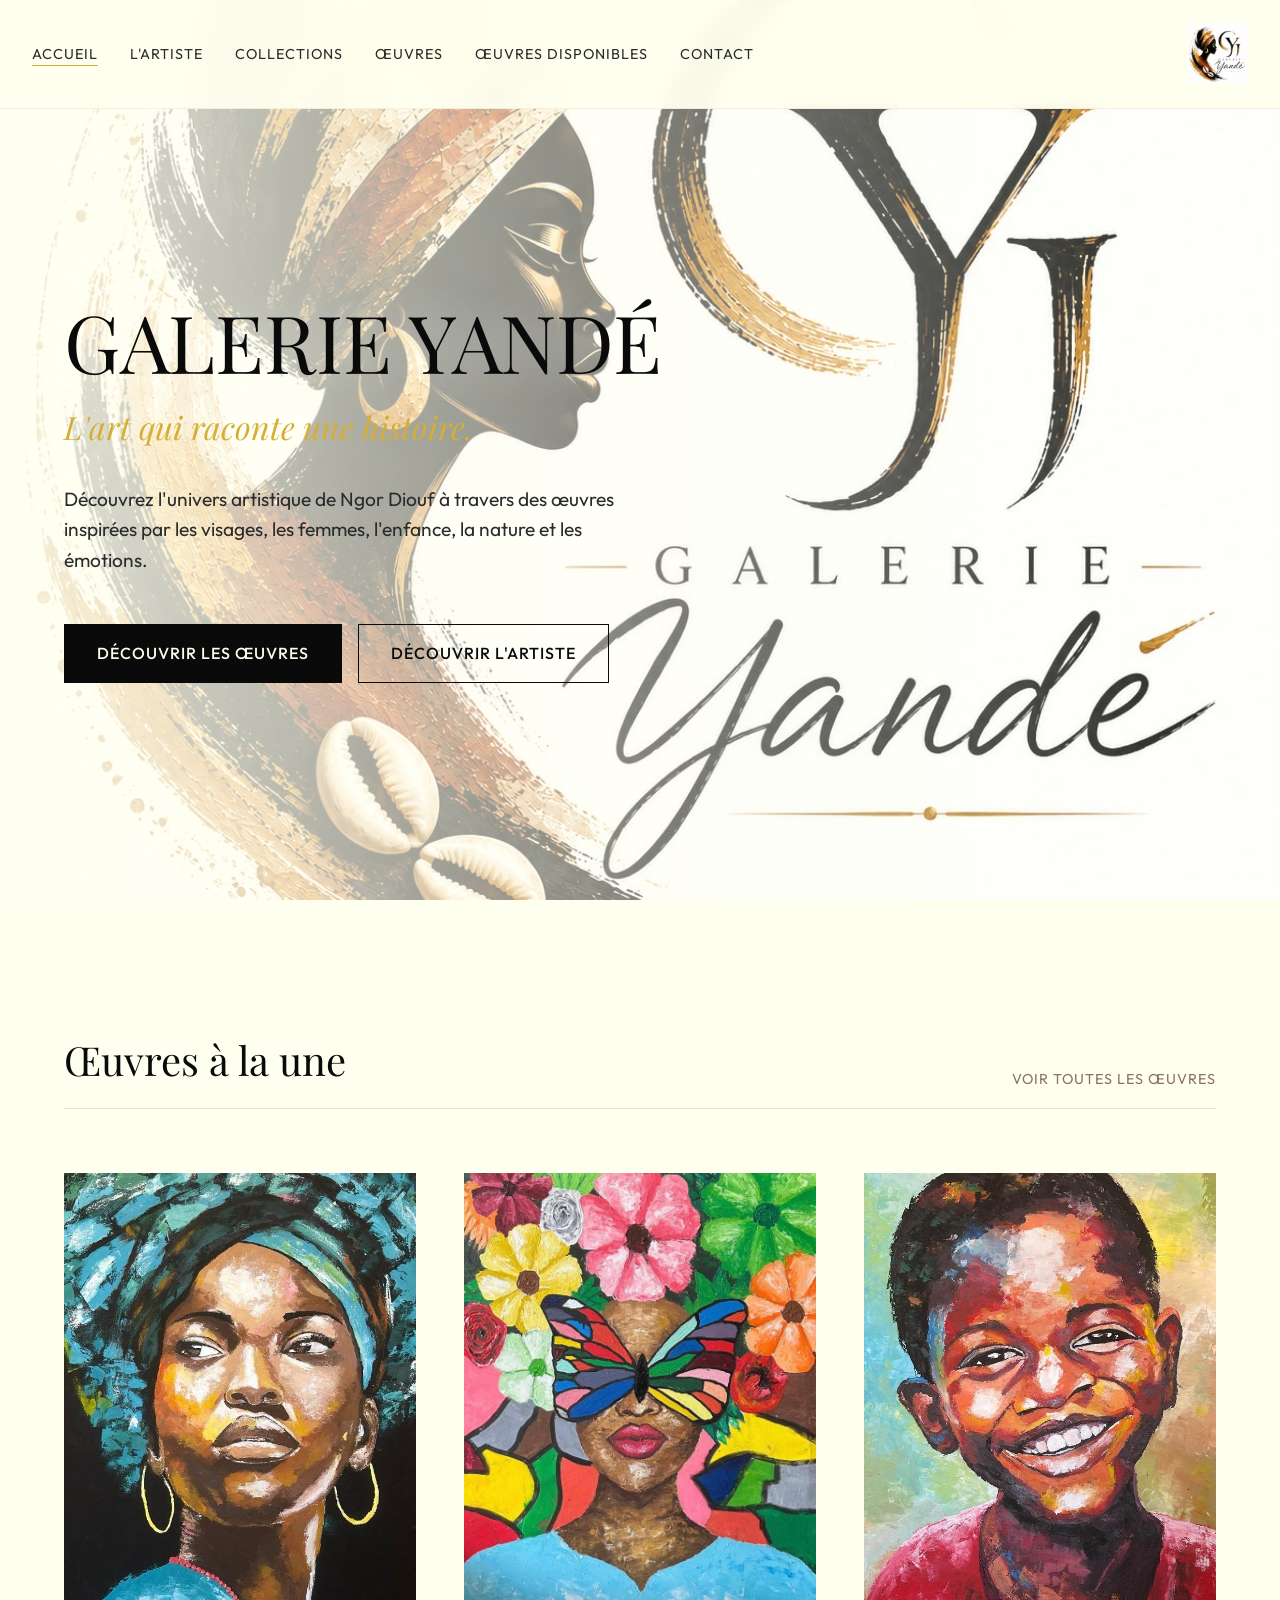
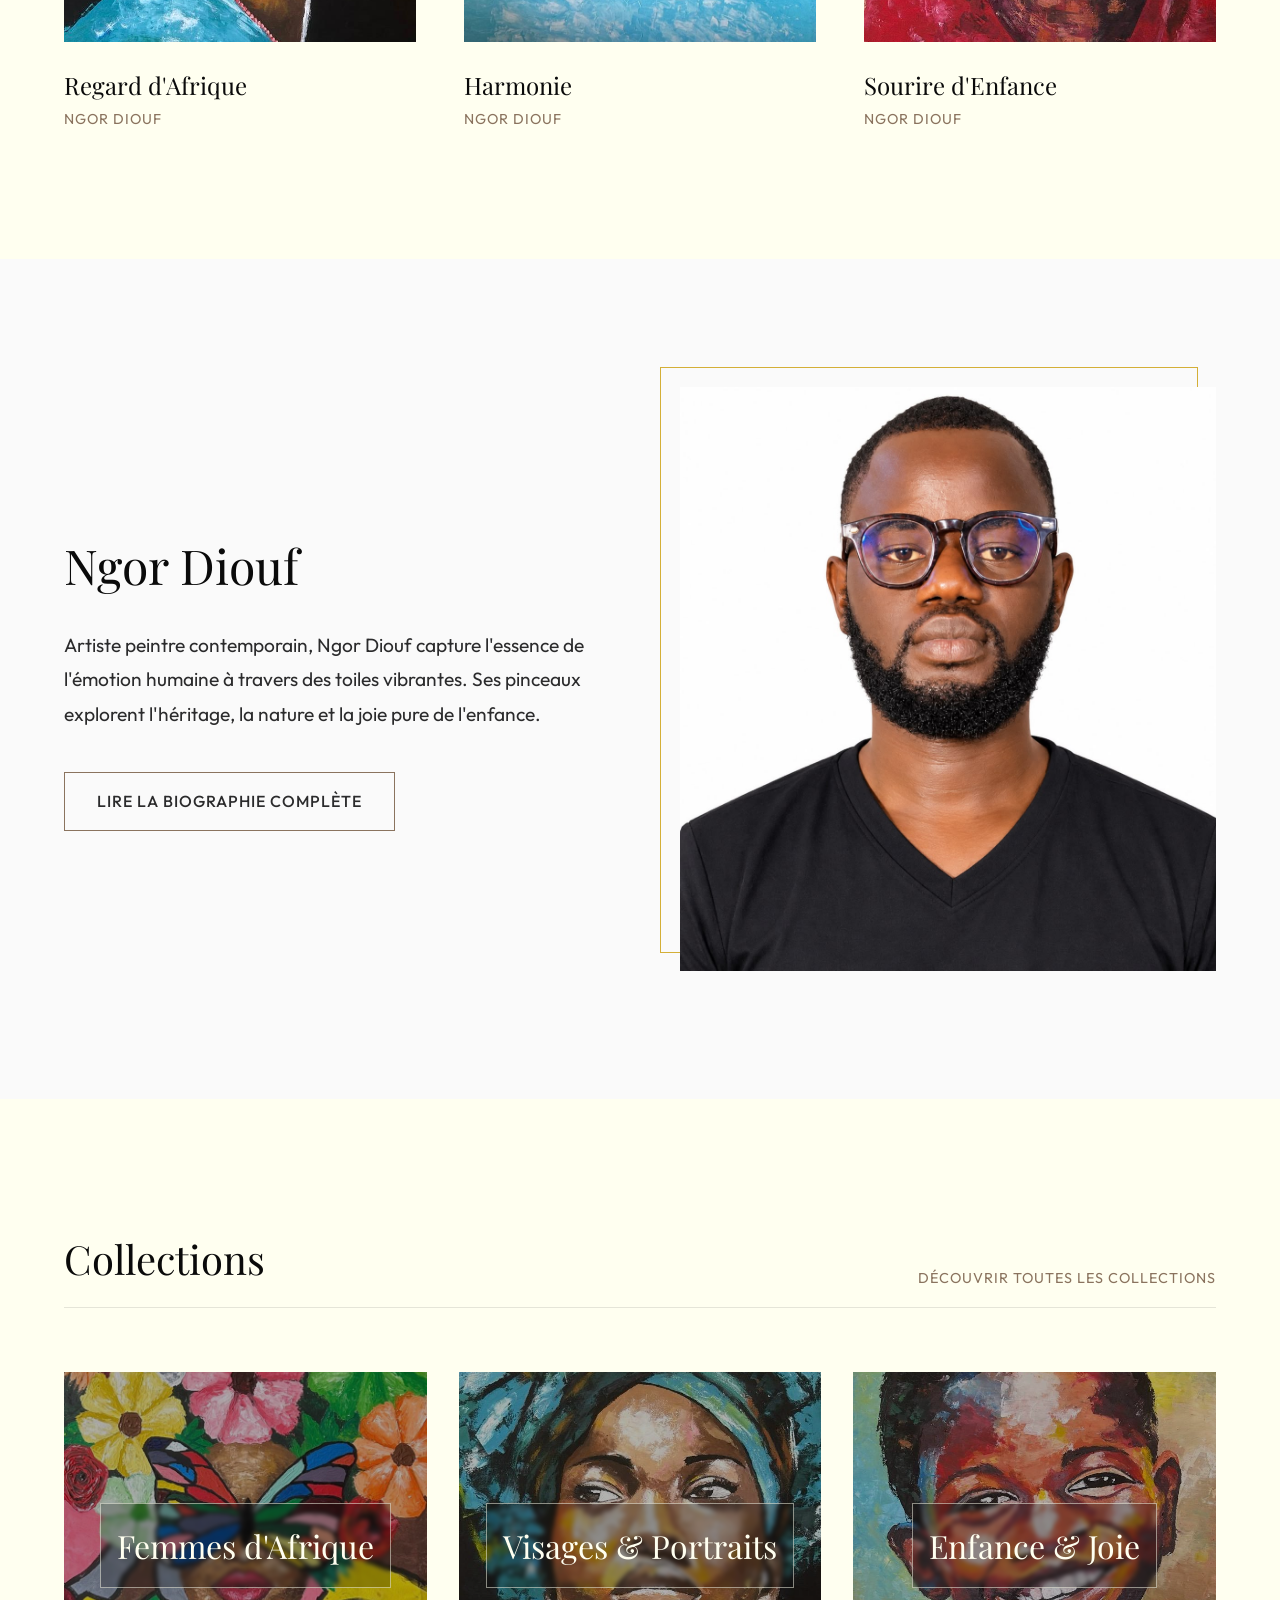
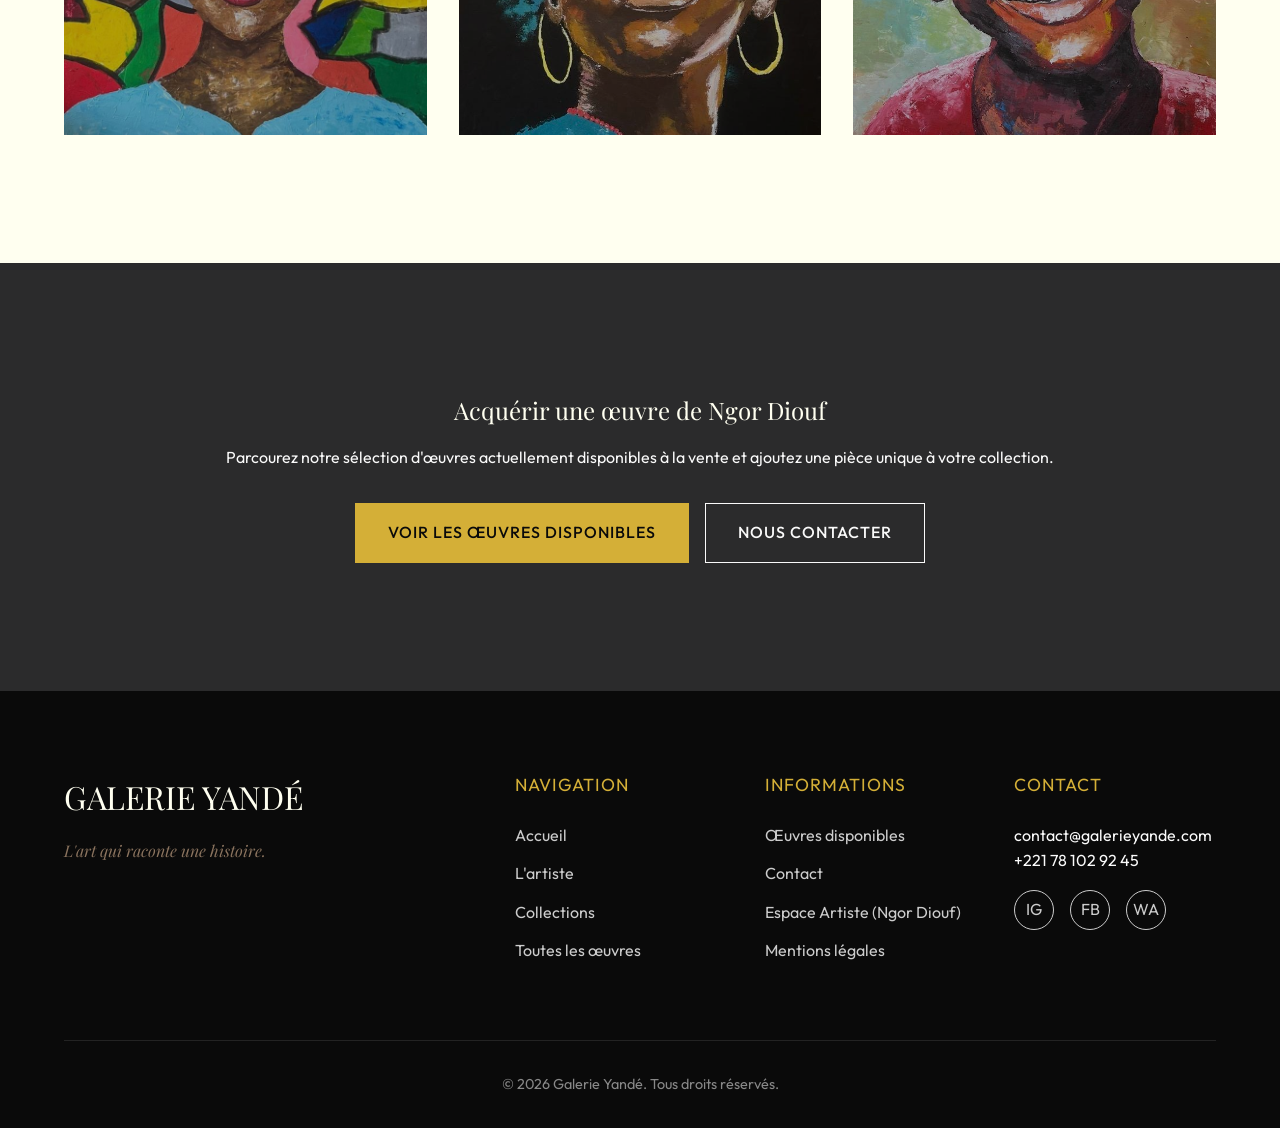
==== commit a710b30e: "Mise a jour complete : Collections, tableaux et photo artiste" ====
--- a/index.html
+++ b/index.html
@@ -103,7 +103,7 @@
                     <a href="artiste.html" class="btn btn-outline">Lire la biographie complète</a>
                 </div>
                 <div class="artist-preview-image">
-                    <img src="https://images.unsplash.com/photo-1513364776144-60967b0f800f?ixlib=rb-4.0.3&auto=format&fit=crop&w=1000&q=80" alt="Ngor Diouf dans son atelier" loading="lazy">
+                    <img src="images/photo%20ngor.jpeg" alt="Ngor Diouf - Artiste Peintre" loading="lazy">
                 </div>
             </div>
         </section>
@@ -116,28 +116,8 @@
                     <a href="collections.html" class="link-more">Découvrir toutes les collections</a>
                 </div>
                 <div class="carousel-container">
-                    <div class="collection-list">
-                        <!-- Collection 1 -->
-                        <div class="collection-item">
-                            <img src="images/WhatsApp%20Image%202026-10-10%20at%2018.20.07.jpeg" alt="Femmes d'Afrique" loading="lazy">
-                            <div class="collection-overlay">
-                                <h3>Femmes d'Afrique</h3>
-                            </div>
-                        </div>
-                        <!-- Collection 2 -->
-                        <div class="collection-item">
-                            <img src="images/Regard%20d'Afrique.jpeg" alt="Visages & Portraits" loading="lazy">
-                            <div class="collection-overlay">
-                                <h3>Visages & Portraits</h3>
-                            </div>
-                        </div>
-                        <!-- Collection 3 -->
-                        <div class="collection-item">
-                            <img src="images/2.jpeg" alt="Couleurs & Émotions" loading="lazy">
-                            <div class="collection-overlay">
-                                <h3>Couleurs & Émotions</h3>
-                            </div>
-                        </div>
+                    <div class="collection-list" id="homeCollectionsList">
+                        <!-- Les collections dynamiques seront injectées ici -->
                     </div>
                 </div>
             </div>
@@ -202,28 +182,51 @@
     <script src="script.js"></script>
     <script>
         document.addEventListener('DOMContentLoaded', () => {
+            // Œuvres à la une
             const container = document.getElementById('featuredArtworksContainer');
-            if (!container) return;
-            const artworks = getArtworks();
-            if (artworks && artworks.length > 0) {
-                container.innerHTML = '';
-                // Prendre les 3 premières œuvres (les plus récentes ou phares)
-                artworks.slice(0, 3).forEach(art => {
-                    const article = document.createElement('article');
-                    article.className = 'artwork-card';
-                    article.style.cursor = 'pointer';
-                    article.onclick = () => window.location.href = `oeuvre-detail.html?id=${encodeURIComponent(art.id)}`;
-                    article.innerHTML = `
-                        <div class="artwork-image-wrapper">
-                            <img src="${art.image}" alt="${art.title}" loading="lazy" onerror="this.src='images/logo.jpeg'">
-                        </div>
-                        <div class="artwork-info">
-                            <h3 class="artwork-title">${art.title}</h3>
-                            <p class="artwork-artist">${art.artist || 'Ngor Diouf'}</p>
-                        </div>
-                    `;
-                    container.appendChild(article);
-                });
+            if (container) {
+                const artworks = getArtworks();
+                if (artworks && artworks.length > 0) {
+                    container.innerHTML = '';
+                    artworks.slice(0, 3).forEach(art => {
+                        const article = document.createElement('article');
+                        article.className = 'artwork-card';
+                        article.style.cursor = 'pointer';
+                        article.onclick = () => window.location.href = `oeuvre-detail.html?id=${encodeURIComponent(art.id)}`;
+                        article.innerHTML = `
+                            <div class="artwork-image-wrapper">
+                                <img src="${art.image}" alt="${art.title}" loading="lazy" onerror="this.src='images/logo.jpeg'">
+                            </div>
+                            <div class="artwork-info">
+                                <h3 class="artwork-title">${art.title}</h3>
+                                <p class="artwork-artist">${art.artist || 'Ngor Diouf'}</p>
+                            </div>
+                        `;
+                        container.appendChild(article);
+                    });
+                }
+            }
+
+            // Collections à la une
+            const colContainer = document.getElementById('homeCollectionsList');
+            if (colContainer) {
+                const collections = getCollections();
+                if (collections && collections.length > 0) {
+                    colContainer.innerHTML = '';
+                    collections.slice(0, 3).forEach(col => {
+                        const item = document.createElement('div');
+                        item.className = 'collection-item';
+                        item.style.cursor = 'pointer';
+                        item.onclick = () => window.location.href = 'collections.html';
+                        item.innerHTML = `
+                            <img src="${col.image}" alt="${col.title}" loading="lazy" onerror="this.src='images/logo.jpeg'">
+                            <div class="collection-overlay">
+                                <h3>${col.title}</h3>
+                            </div>
+                        `;
+                        colContainer.appendChild(item);
+                    });
+                }
             }
         });
     </script>
